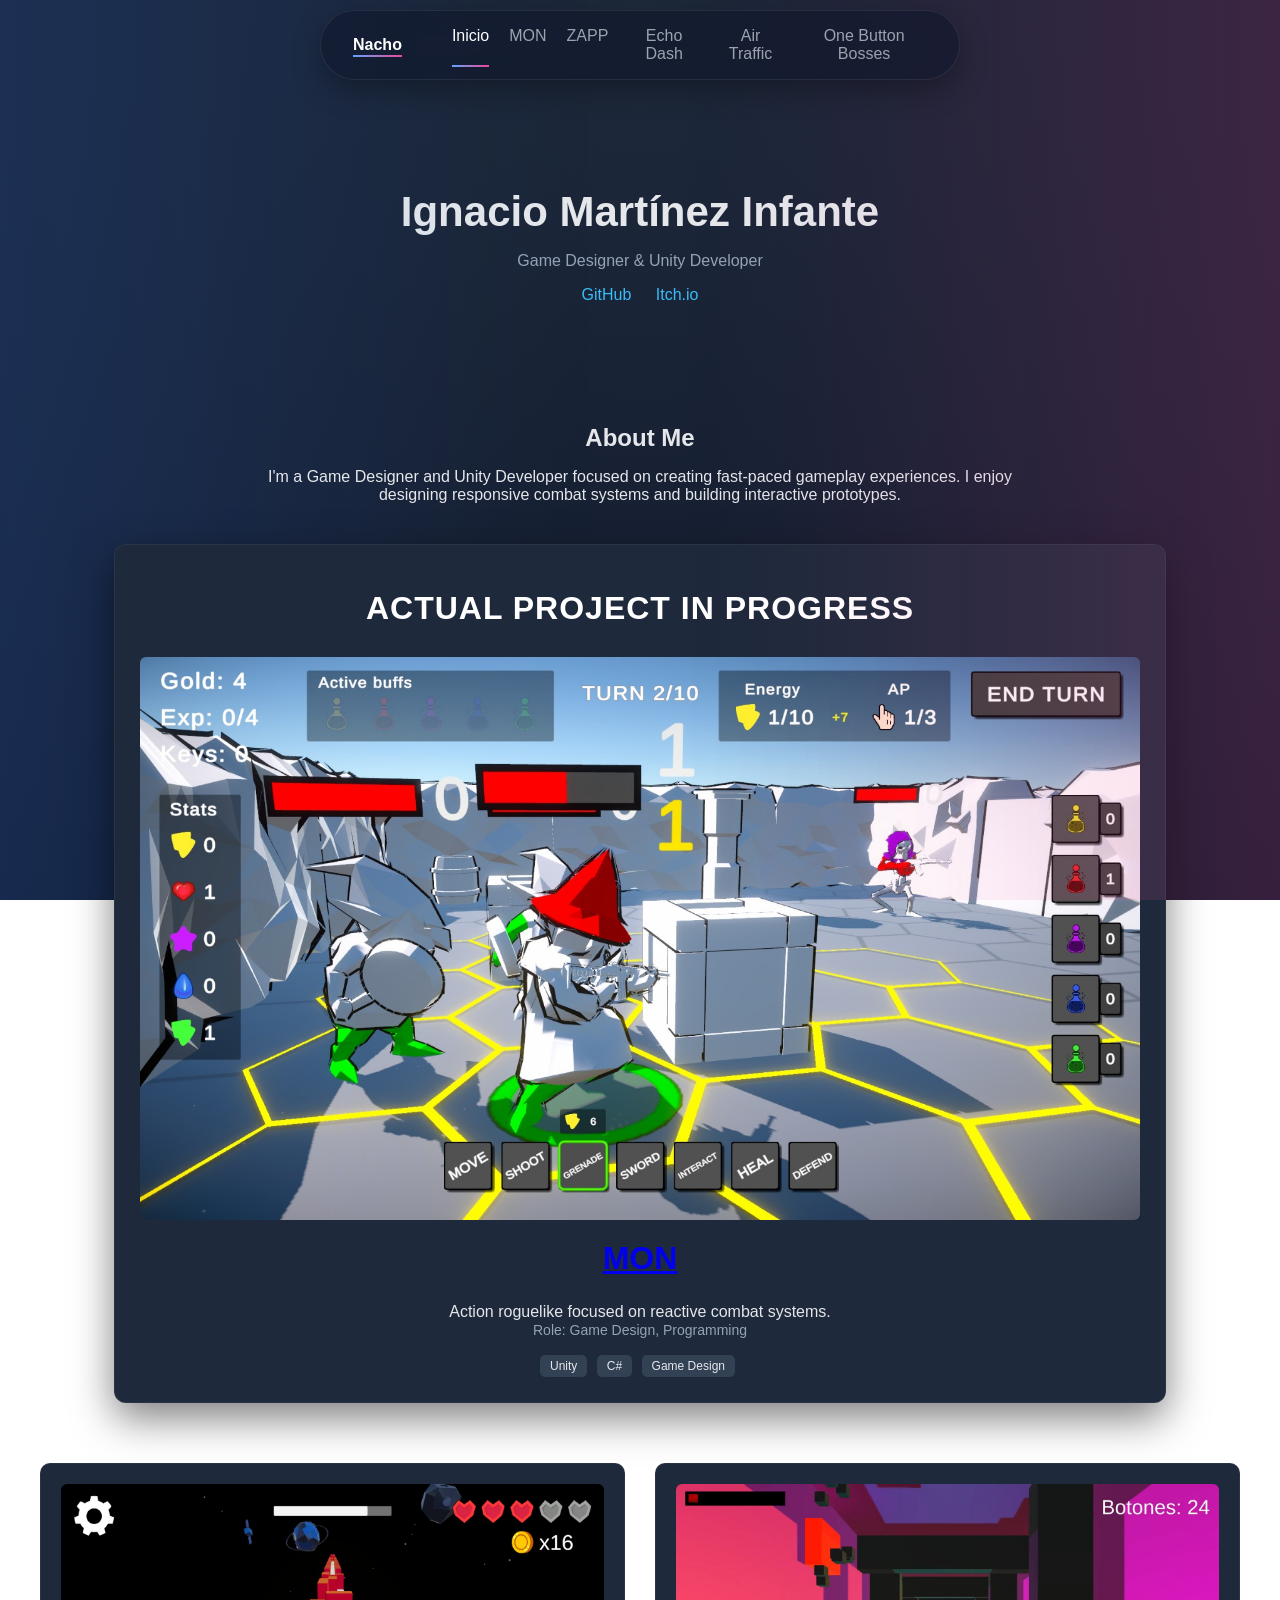
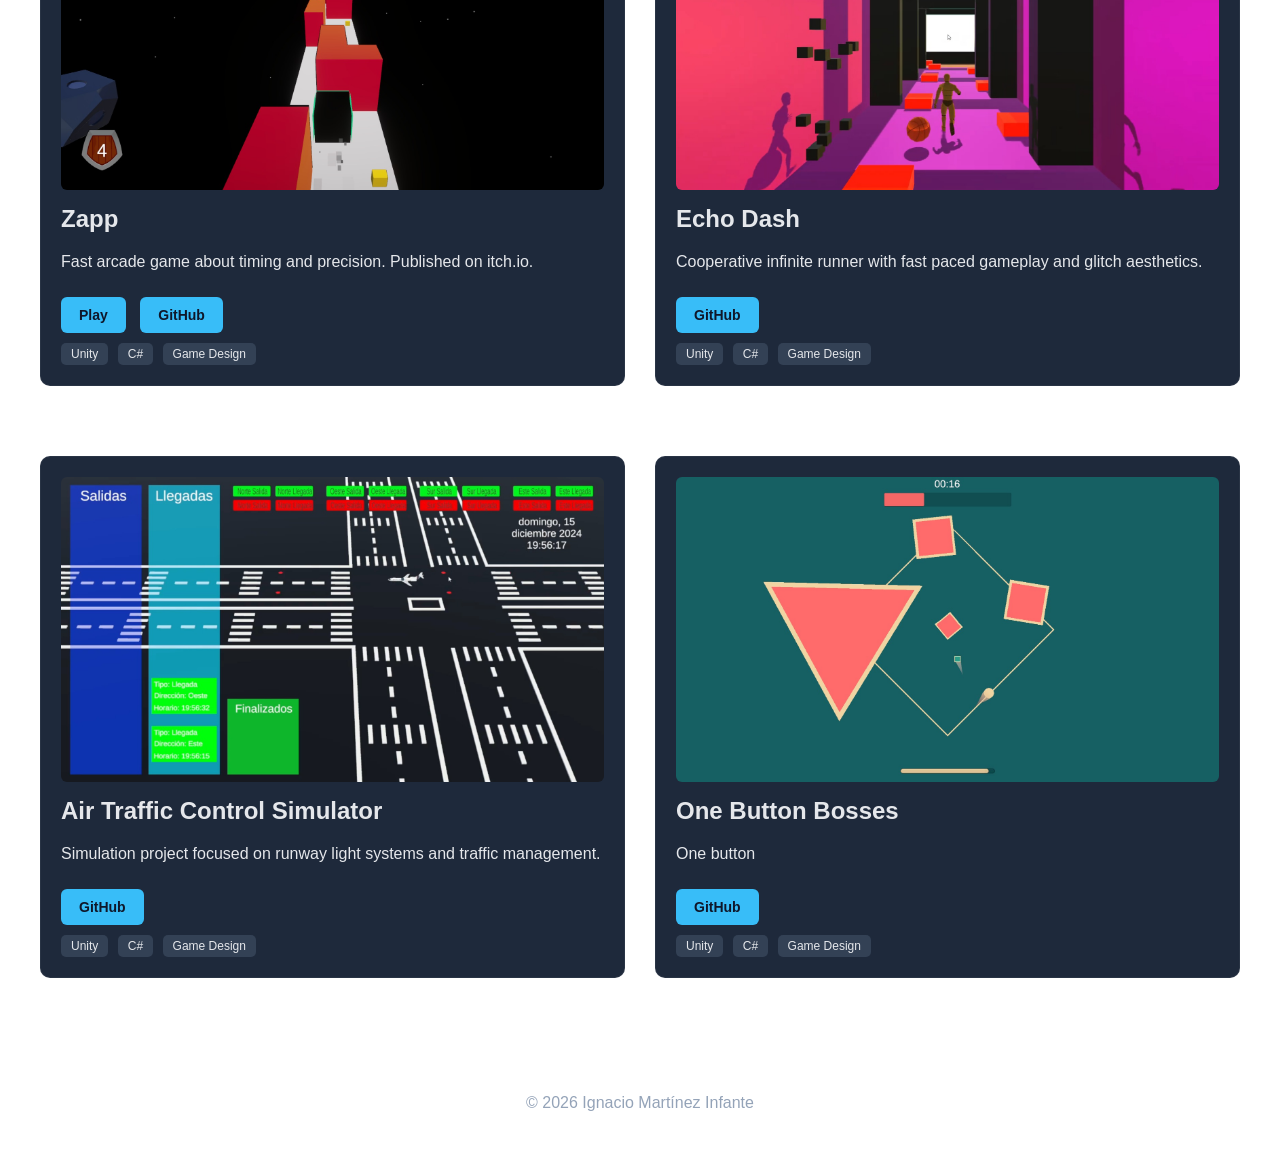
==== index.html @ c46f8cc6 "navbar primer versión funcionando" ====
<!DOCTYPE html>
<html>

<header class="navbar">

  <div class="nav-left">
    <a href="index.html" class="logo">Nacho</a>
  </div>

  <nav class="nav-right">
    <a href="index.html">Inicio</a>
    <a href="mon.html">MON</a>
    <a href="">ZAPP</a>
    <a href="">Echo Dash</a>
    <a href="">Air Traffic</a>
    <a href="">One Button Bosses</a>
  </nav>

</header>

<head>
  <meta charset="UTF-8">
  <title>Ignacio Martínez Infante | Game Designer</title>
  <link rel="stylesheet" href="style.css">
</head>

<body>

<header>
  <h1>Ignacio Martínez Infante</h1>
  <p>Game Designer & Unity Developer</p>

  <div class="links">
    <a href="https://github.com/">GitHub</a>
    <a href="https://itch.io/">Itch.io</a>
  </div>
</header>

<section class="about">
  <h2>About Me</h2>
  <p>
    I'm a Game Designer and Unity Developer focused on creating fast-paced gameplay experiences.
    I enjoy designing responsive combat systems and building interactive prototypes.
  </p>
</section>

<!-- MON -->
<section class="featured">

  <h2 class="featured-title">Actual project in progress</h2>
  <div class="project-video" data-video="p3_F_MoiJwk">
    <img src="./images/mon.jpg.jpeg" alt="MON gameplay">
    <div class="video-overlay">
      <div class="play-button">▶ Play</div>
    </div>
  </div>

  <h2><a href="mon.html">MON</a></h2>
  <p>
Action roguelike focused on reactive combat systems.<br>
<span class="role">Role: Game Design, Programming</span>
</p>

<div class="tags">
  <span>Unity</span>
  <span>C#</span>
  <span>Game Design</span>
</div>

</section>

<section class="projects">

  <!-- ZAPP -->
  <div class="project">

    <div class="project-video" data-video="TJqVdV2H6YE">
      <img src="./images/zapp.jpg.jpeg" alt="Zapp gameplay">
      <div class="video-overlay">
        <div class="play-button">▶ Play</div>
      </div>
    </div>

    <h2>Zapp</h2>
    <p>Fast arcade game about timing and precision. Published on itch.io.</p>

    <div class="buttons">
      <a href="https://trickpoint-studio.itch.io/zapp/">Play</a>
      <a href="https://github.com/">GitHub</a>
    </div>

    <div class="tags">
  <span>Unity</span>
  <span>C#</span>
  <span>Game Design</span>
</div>

  </div>


  <!-- Echo Dash -->
  <div class="project">

    <div class="project-video" data-video="pD_UI7ppuJA">
      <img src="./images/echodash.jpg.jpeg" alt="Echo Dash gameplay">
      <div class="video-overlay">
        <div class="play-button">▶ Play</div>
      </div>
    </div>

    <h2>Echo Dash</h2>
    <p>Cooperative infinite runner with fast paced gameplay and glitch aesthetics.</p>

    <div class="buttons">
      <a href="https://github.com/">GitHub</a>
    </div>

    <div class="tags">
  <span>Unity</span>
  <span>C#</span>
  <span>Game Design</span>
</div>

  </div>


  <!-- Air Traffic -->
  <div class="project">

    <div class="project-video" data-video="PeXHP9LTN0c">
      <img src="./images/airtraffic.jpg.jpeg" alt="Air Traffic Control Simulator">
      <div class="video-overlay">
        <div class="play-button">▶ Play</div>
      </div>
    </div>

    <h2>Air Traffic Control Simulator</h2>
    <p>Simulation project focused on runway light systems and traffic management.</p>

    <div class="buttons">
      <a href="https://github.com/">GitHub</a>
    </div>

    <div class="tags">
  <span>Unity</span>
  <span>C#</span>
  <span>Game Design</span>
</div>

  </div>

  <!-- Onne Button Bosses -->
  <div class="project">

    <div class="project-video" data-video="hSX-S9ooyG8">
      <img src="./images/One Button Bosses.jpg.jpeg" alt="One Button Bosses gameplay">
      <div class="video-overlay">
        <div class="play-button">▶</div>
      </div>
    </div>

    <h2>One Button Bosses</h2>
    <p>One button</p>

    <div class="buttons">
      <a href="https://github.com/">GitHub</a>
    </div>

    <div class="tags">
  <span>Unity</span>
  <span>C#</span>
  <span>Game Design</span>
</div>

  </div>

</section>

<footer>
  <p>© 2026 Ignacio Martínez Infante</p>
</footer>

<script src="script.js"></script>

</body>
</html>
---- style.css ----
body {
  margin: 0;
  font-family: Arial, Helvetica, sans-serif;
  color: #e5e7eb;

  background: radial-gradient(circle at top, #1e293b, #0f172a);
  background-attachment: fixed;

  padding-top: 80px;
}

/* GLOW LATERAL */
body::before,
body::after {
  content: "";
  position: fixed;
  top: 0;
  width: 300px;
  height: 100%;
  pointer-events: none;
  z-index: 0;
}

/* IZQUIERDA */
body::before {
  left: 0;
  width: 600px; /* más ancho */

  background: linear-gradient(
    to right,
    rgba(59, 130, 246, 0.18) 0%,
    rgba(59, 130, 246, 0.12) 30%,
    rgba(59, 130, 246, 0.06) 60%,
    rgba(59, 130, 246, 0.02) 80%,
    transparent 100%
  );
}

body::after {
  right: 0;
  width: 600px;

  background: linear-gradient(
    to left,
    rgba(236, 72, 153, 0.18) 00%,
    rgba(236, 72, 153, 0.12) 30%,
    rgba(236, 72, 153, 0.06) 60%,
    rgba(236, 72, 153, 0.02) 80%,
    transparent 100%
  );
}

header {
  text-align: center;
  padding: 80px 20px;
}

header h1 {
  font-size: 42px;
  margin-bottom: 10px;
}

header p {
  color: #94a3b8;
}

.links a {
  margin: 0 10px;
  color: #38bdf8;
  text-decoration: none;
}

.about {
  max-width: 800px;
  margin: 40px auto;
  padding: 0 20px;
  text-align: center;
}

.about h2 {
  margin-bottom: 10px;
}

.projects {
  max-width: 1200px;
  margin: auto;
  padding: 20px;

  display: grid;
  grid-template-columns: 1fr;
  gap: 30px;
}

@media (min-width: 768px) {
  .projects {
    grid-template-columns: 1fr 1fr;
  }
}

.project {
  background: #1e293b;
  padding: 20px;
  margin-bottom: 40px;
  border-radius: 10px;
  transition: transform 0.2s, box-shadow 0.2s;
  border: 1px solid rgba(255,255,255,0.05);
}

.project:hover {
  transform: translateY(-4px);
  box-shadow: 0 10px 25px rgba(0,0,0,0.4);
}

.project h2 {
  margin-top: 15px;
}

.buttons {
  margin-top: 10px;
}

.buttons a {
  display: inline-block;
  margin: 10px 10px 0 0;
  padding: 10px 18px;
  background: #38bdf8;
  color: #0f172a;
  text-decoration: none;
  border-radius: 6px;
  font-size: 14px;
  font-weight: bold;
  transition: transform 0.2s, box-shadow 0.2s;
}

.buttons a:hover {
  transform: translateY(-2px);
  box-shadow: 0 8px 20px rgba(56,189,248,0.4);
}

/* VIDEO */

.project-video {
  position: relative;
  width: 100%;
  aspect-ratio: 16 / 9;
  overflow: hidden;
  border-radius: 6px;
  cursor: pointer;
}

/* imagen */

.project-video img {
  width: 100%;
  height: 100%;
  object-fit: cover;
  transition: transform 0.35s ease;
}

/* zoom al pasar mouse */

.project-video:hover img {
  transform: scale(1.05);
}

/* overlay oscuro */

.video-overlay {
  position: absolute;
  inset: 0;
  display: flex;
  justify-content: center;
  align-items: center;
  background: rgba(0,0,0,0.35);
  opacity: 0;
  transition: opacity 0.25s ease;
}

.project-video:hover .video-overlay {
  opacity: 1;
}

/* botón play */

.play-button {
  font-size: 46px;
  color: white;
  background: #ff0000;
  padding: 14px 20px;
  border-radius: 50%;
  box-shadow: 0 6px 20px rgba(0,0,0,0.5);
}

/* iframe video */

.project-video iframe {
  width: 100%;
  height: 100%;
  border: none;
}

footer {
  text-align: center;
  padding: 40px;
  color: #94a3b8;
}

.featured {
  max-width: 1000px;
  margin: 40px auto;
  padding: 25px;
  background: #1e293b;
  border-radius: 12px;
  box-shadow: 0 15px 40px rgba(0,0,0,0.5);
  text-align: center;
  border: 1px solid rgba(255,255,255,0.05);
}

.featured-title {
  color: #ffffff;
  font-size: 14px;
  letter-spacing: 1px;
  text-transform: uppercase;
  margin-bottom: 30px;
}

.featured h2 {
  font-size: 32px;
  margin-top: 20px;
}

.role {
  color: #94a3b8;
  font-size: 14px;
}

.tags {
  margin-top: 10px;
}

.tags span {
  display: inline-block;
  background: #334155;
  padding: 4px 10px;
  margin-right: 5px;
  border-radius: 5px;
  font-size: 12px;
}

/* PROJECT PAGE MON */

.project-page {
  max-width: 1100px;
  margin: 60px auto;
  padding: 0 20px;
  text-align: center;
}

.project-page .project-video {
  border-radius: 12px;
  overflow: hidden;
  box-shadow: 0 20px 60px rgba(0,0,0,0.6);
}

.project-content {
  max-width: 750px;
  margin: 60px auto;
  padding: 0 20px;
  line-height: 1.6;
}

.project-content h2 {
  font-size: 26px;
  margin-bottom: 10px;
}

.project-content p {
  color: #cbd5f5;
}

.project-content h3 {
  margin-top: 20px;
}

.project-gallery {
  max-width: 1000px;
  margin: 60px auto;
  padding: 0 20px;

  display: grid;
  grid-template-columns: 1fr;
  gap: 20px;
}

.project-gallery img {
  width: 100%;
  border-radius: 12px;
  transition: transform 0.3s ease, box-shadow 0.3s ease;

  cursor: pointer;
}

.project-gallery img:hover {
  transform: scale(1.02);
  box-shadow: 0 10px 30px rgba(0,0,0,0.5);
}

@media (min-width: 768px) {
  .project-gallery {
    grid-template-columns: 1fr 1fr;
  }
}

.game-title {
  font-size: 48px;
  margin-bottom: 5px;
}

.game-subtitle {
  color: #94a3b8;
  font-size: 18px;
}

/* LIGHTBOX */

.lightbox {
  display: none;
  position: fixed;
  z-index: 999;
  padding-top: 60px;
  left: 0;
  top: 0;
  width: 100%;
  height: 100%;
  background: rgba(0,0,0,0.9);
}

.lightbox-content {
  display: block;
  margin: auto;
  max-width: 90%;
  max-height: 80%;
  border-radius: 10px;
  animation: zoom 0.3s ease;
}

@keyframes zoom {
  from { transform: scale(0.8); opacity: 0; }
  to { transform: scale(1); opacity: 1; }
}

.close {
  position: absolute;
  top: 20px;
  right: 40px;
  color: white;
  font-size: 40px;
  cursor: pointer;
}

/* FLECHAS LIGHTBOX */

.prev, .next {
  position: absolute;
  top: 50%;
  transform: translateY(-50%);
  font-size: 40px;
  color: white;
  cursor: pointer;
  padding: 10px;
  user-select: none;
}

.prev {
  left: 20px;
}

.next {
  right: 20px;
}

.prev:hover, .next:hover {
  color: #38bdf8;
}

/* transición suave imagen */

/* base */
.lightbox-content {
  display: block;
  margin: auto;
  max-width: 90%;
  max-height: 80%;
  border-radius: 10px;

  opacity: 1;
  transform: translateX(0);
  transition: all 0.35s ease;
}

/* salida hacia izquierda */
.slide-out-left {
  opacity: 0;
  transform: translateX(-60px);
}

/* salida hacia derecha */
.slide-out-right {
  opacity: 0;
  transform: translateX(60px);
}

/* entrada desde derecha */
.slide-in-right {
  opacity: 0;
  transform: translateX(60px);
}

/* entrada desde izquierda */
.slide-in-left {
  opacity: 0;
  transform: translateX(-60px);
}

.design-block {
  background: #1e293b;
  padding: 20px;
  border-radius: 10px;
  margin-top: 20px;
  border: 1px solid rgba(255,255,255,0.05);
}

section {
  opacity: 0;
  transform: translateY(40px);
  transition: all 0.6s ease;
}

section.show {
  opacity: 1;
  transform: translateY(0);
}

/* NAVBAR */
.navbar {
  position: fixed;
  top: 10px;
  left: 50%;
  transform: translateX(-50%);

  width: fit-content;
  display: flex;
  align-items: center;
  gap: 40px;

  padding: 16px 32px; /* antes 12px 24px */
  gap: 50px;

  background: rgba(15, 23, 42, 0.6);
  backdrop-filter: blur(12px);

  border: 1px solid rgba(255, 255, 255, 0.08);
  border-radius: 999px;

  z-index: 1000;

  box-shadow: 0 10px 30px rgba(0,0,0,0.3);
}

/* LOGO */
.logo {
  font-weight: bold;
  color: #e5e7eb;
  text-decoration: none;
  font-size: 18px;
}

/* LINKS */
.nav-right {
  display: flex;
  gap: 20px;
}

.navbar a {
  color: #9ca3af;
  text-decoration: none;
  font-size: 16px; /* antes 14px */
  position: relative;
  transition: 0.3s;
}

/* HOVER */
.navbar a:hover {
  color: #ffffff;
}

/* EFECTO UNDERLINE PRO */
.navbar a::after {
  content: "";
  position: absolute;
  left: 0;
  bottom: -4px;
  width: 0%;
  height: 2px;
  background: linear-gradient(90deg, #60a5fa, #ec4899);
  transition: width 0.3s ease;
}

.navbar a:hover::after {
  width: 100%;
}

.navbar a.active {
  color: #ffffff;
}

.navbar a.active::after {
  width: 100%;
}
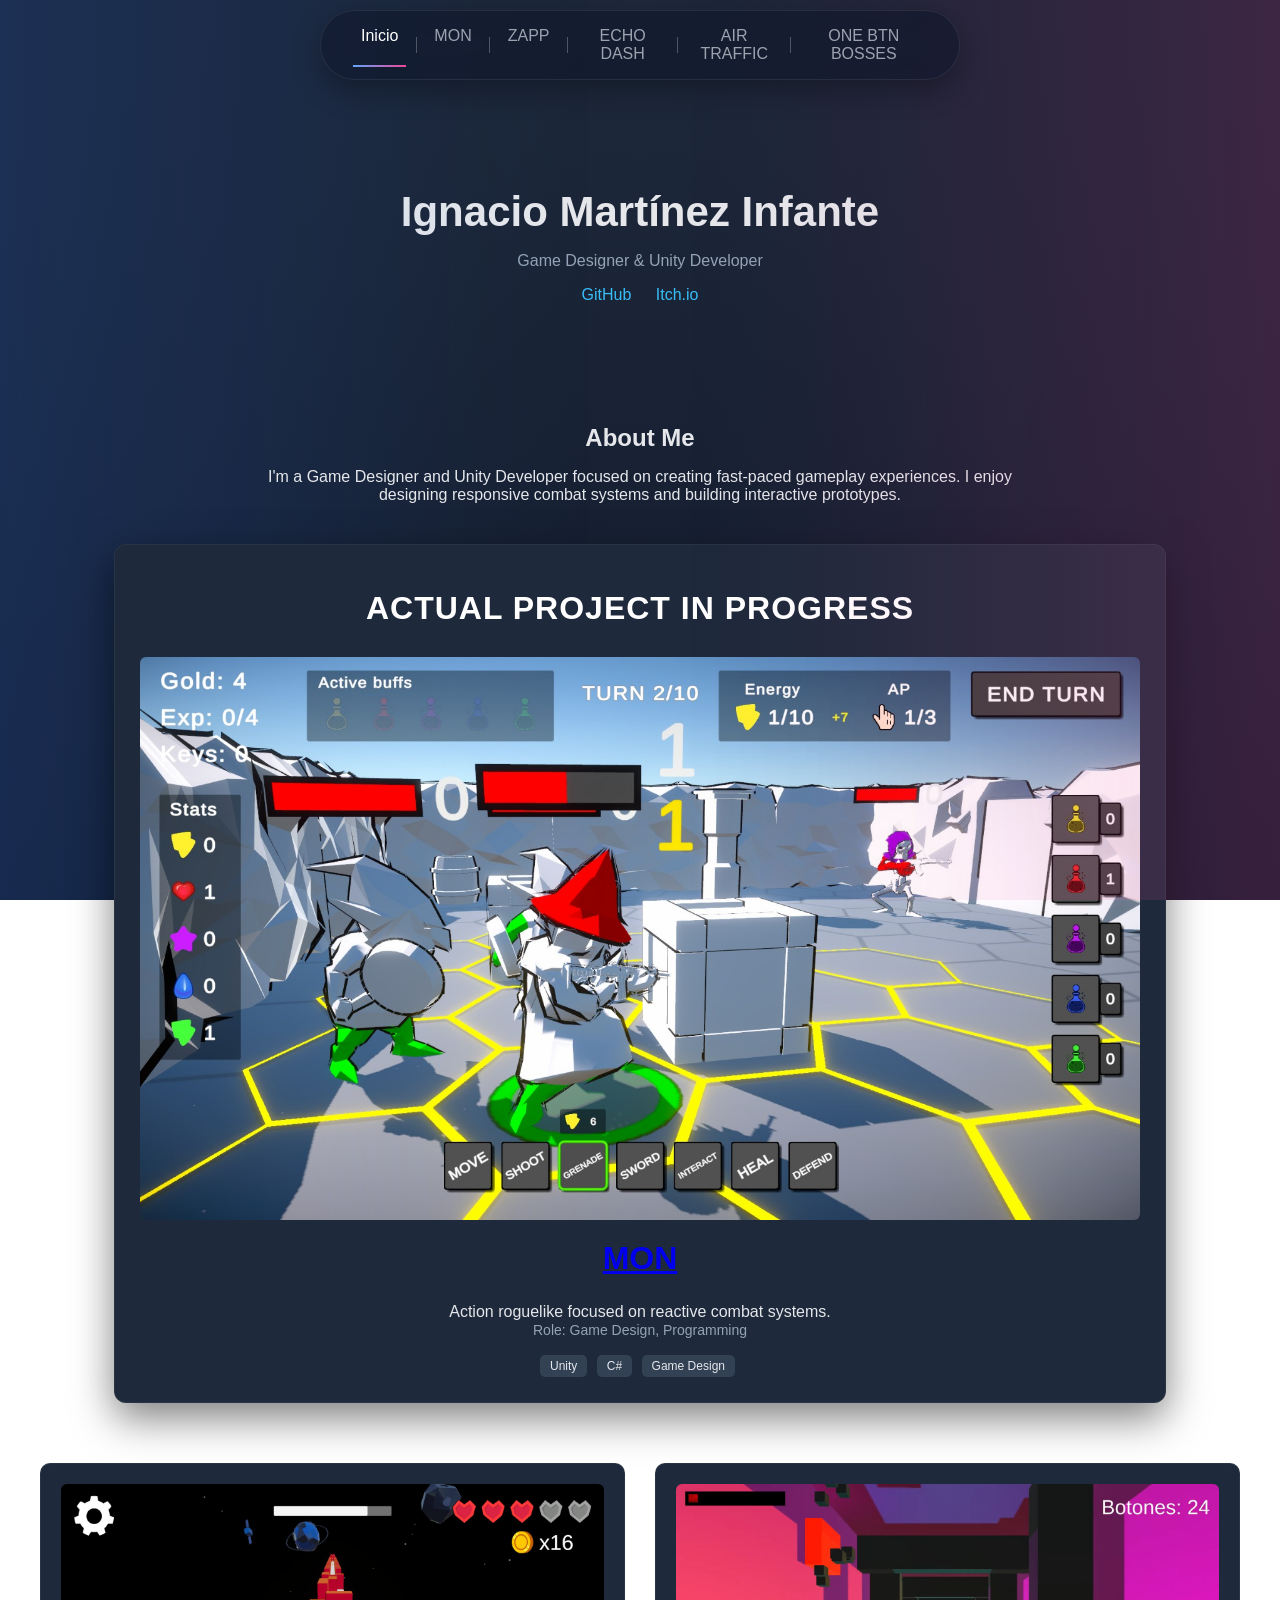
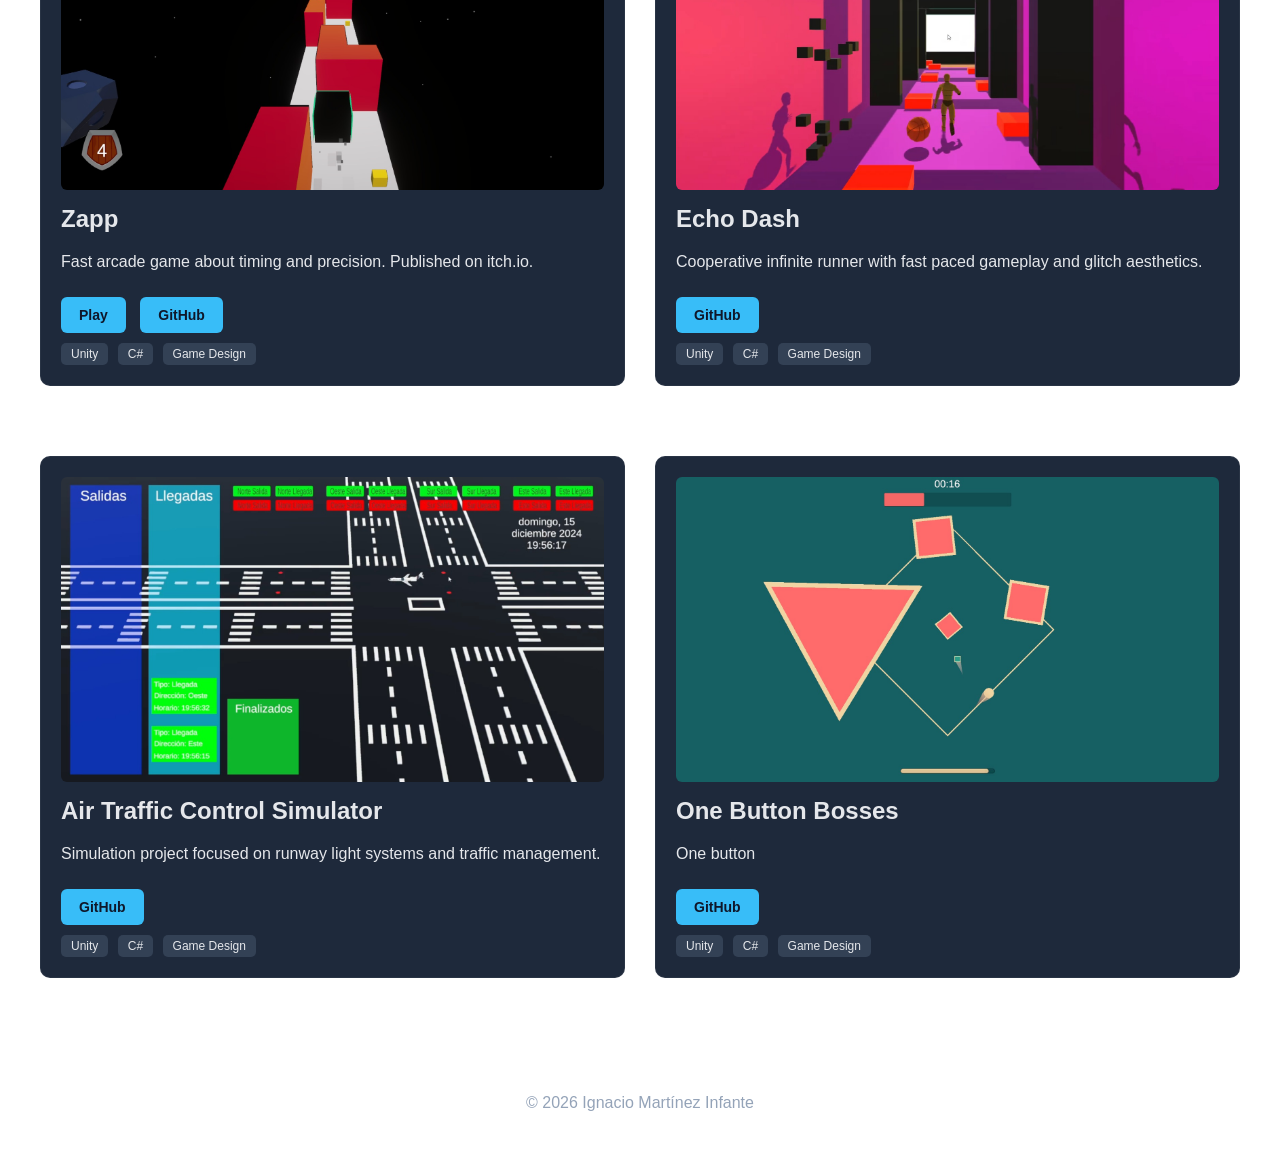
==== commit 886247ca: "navbar líneas blancas" ====
--- a/index.html
+++ b/index.html
@@ -3,17 +3,13 @@
 
 <header class="navbar">
 
-  <div class="nav-left">
-    <a href="index.html" class="logo">Nacho</a>
-  </div>
-
   <nav class="nav-right">
     <a href="index.html">Inicio</a>
     <a href="mon.html">MON</a>
     <a href="">ZAPP</a>
-    <a href="">Echo Dash</a>
-    <a href="">Air Traffic</a>
-    <a href="">One Button Bosses</a>
+    <a href="">ECHO DASH</a>
+    <a href="">AIR TRAFFIC</a>
+    <a href="">ONE BTN BOSSES</a>
   </nav>
 
 </header>
--- a/style.css
+++ b/style.css
@@ -292,6 +292,19 @@
   gap: 20px;
 }
 
+.project-gallery video {
+  width: 100%;
+  max-width: 1000px;
+
+  border-radius: 12px;
+  margin: 10px auto;
+
+  object-fit: cover;
+
+  transition: transform 0.3s ease, box-shadow 0.3s ease;
+  cursor: pointer;
+}
+
 .project-gallery img {
   width: 100%;
   border-radius: 12px;
@@ -301,6 +314,11 @@
 }
 
 .project-gallery img:hover {
+  transform: scale(1.02);
+  box-shadow: 0 10px 30px rgba(0,0,0,0.5);
+}
+
+.project-gallery video:hover {
   transform: scale(1.02);
   box-shadow: 0 10px 30px rgba(0,0,0,0.5);
 }
@@ -387,7 +405,7 @@
 
 /* base */
 .lightbox-content {
-  display: block;
+  display: none;
   margin: auto;
   max-width: 90%;
   max-height: 80%;
@@ -396,6 +414,12 @@
   opacity: 1;
   transform: translateX(0);
   transition: all 0.35s ease;
+}
+
+#lightbox-img,
+#lightbox-video {
+  max-width: 90%;
+  max-height: 80%;
 }
 
 /* salida hacia izquierda */
@@ -517,3 +541,69 @@
 .navbar a.active::after {
   width: 100%;
 }
+
+/* SEPARADORES VERTICALES */
+.nav-right a {
+  position: relative;
+  padding: 0 8px;
+}
+
+/* línea separadora */
+.nav-right a:not(:first-child)::before {
+  content: "";
+  position: absolute;
+  left: calc(-10px - 0.5px);
+  top: 50%;
+  transform: translateY(-50%);
+
+  width: 1px;
+  height: 16px;
+
+  background-color: rgba(255, 255, 255, 0.25); /* sutil */
+}
+
+.hero-logo {
+  position: absolute;
+  top: 30%;
+  left: 50%;
+  transform: translate(-50%, -50%);
+
+  width: 900px; /* ajustalo a gusto */
+  opacity: 1; /* súper importante para que no moleste */
+
+  pointer-events: none; /* 🔥 clave: no se puede interactuar */
+  user-select: none;
+
+  z-index: 0;
+}
+
+.project-info {
+  max-width: 600px;
+  margin: 120px auto 0 auto; /* centra + espacio arriba */
+  padding: 25px 30px;
+
+  background: rgba(255, 255, 255, 0.03);
+  border: 1px solid rgba(255,255,255,0.08);
+  border-radius: 16px;
+
+  backdrop-filter: blur(10px);
+}
+
+.icon {
+  width: 30px;
+  height: 30px;
+  object-fit: contain;
+
+  margin-right: 8px;
+  vertical-align: middle;
+
+  filter: brightness(0) invert(1); /* 🔥 los hace blancos */
+  
+  transition: transform 1s ease, opacity 1s ease;
+  filter: brightness(0) invert(1);
+}
+
+.icon:hover {
+  transform: scale(1.1);
+  opacity: 0.8;
+}
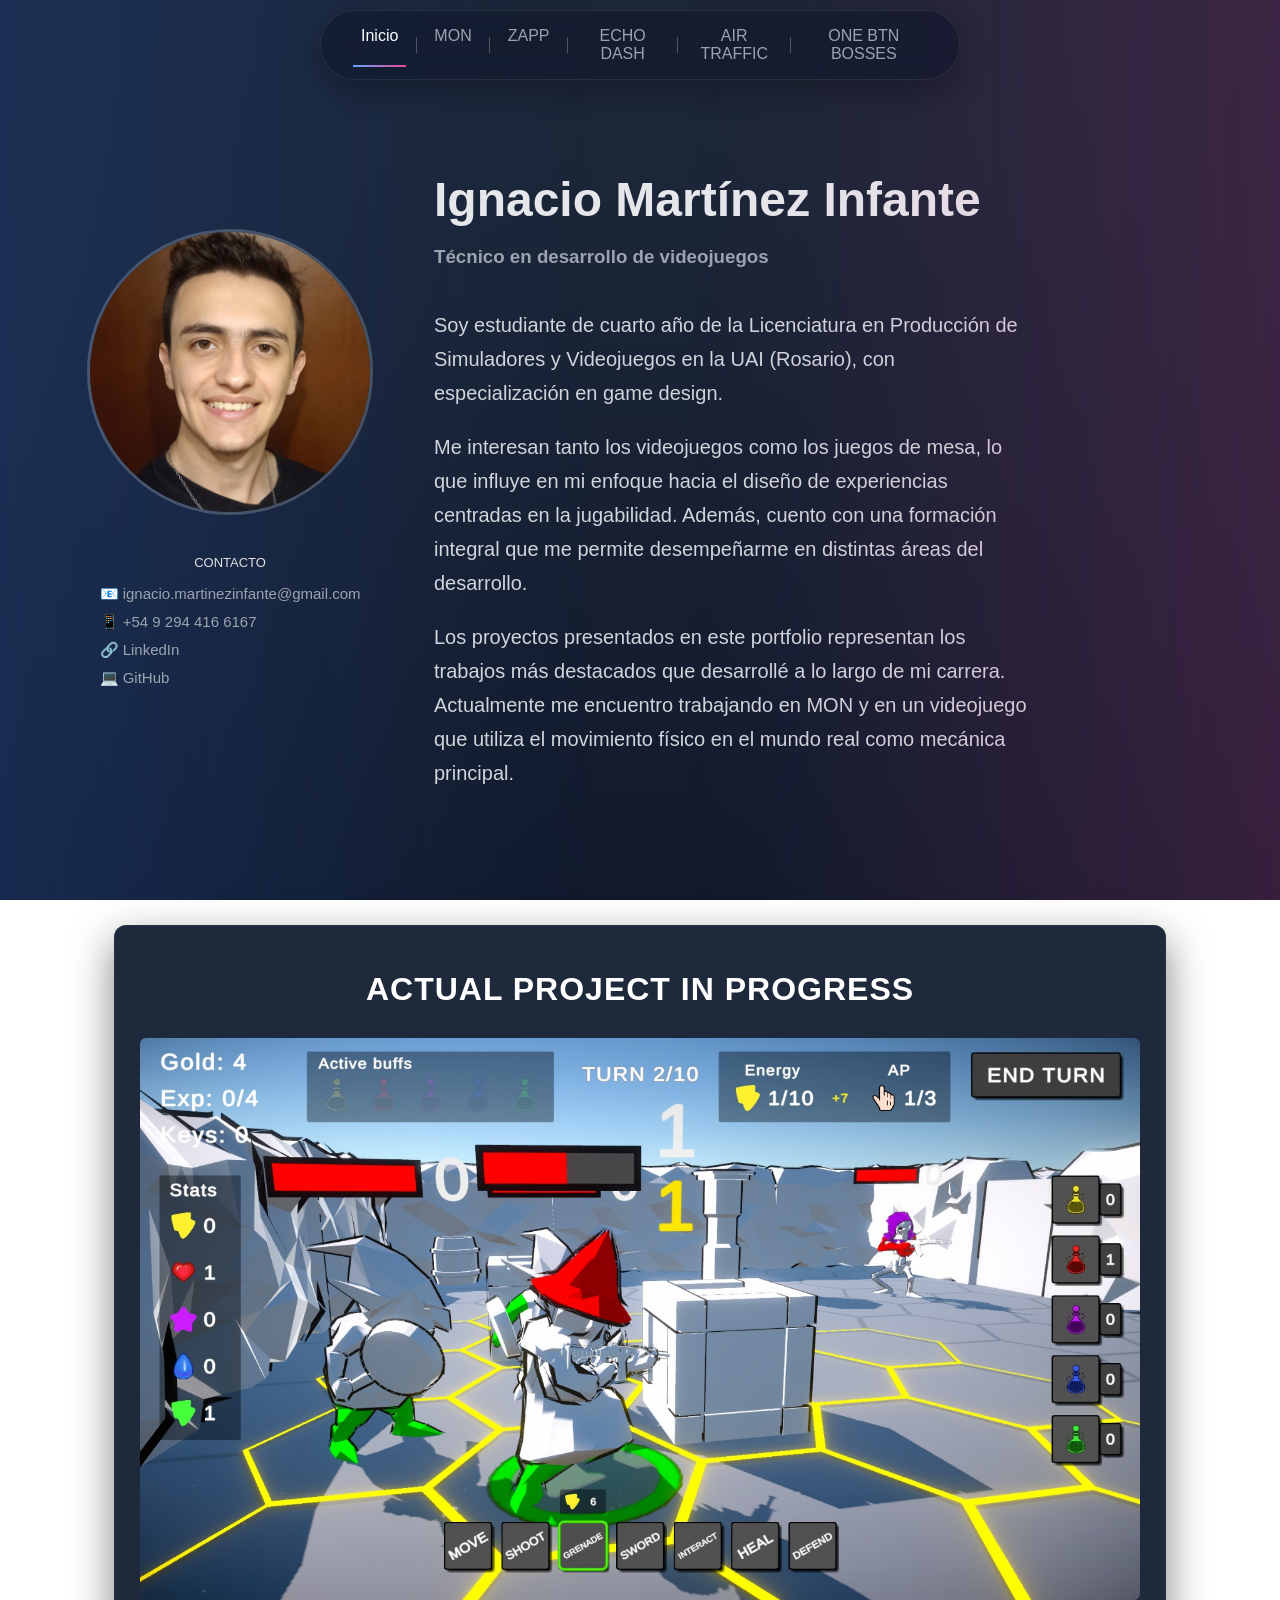
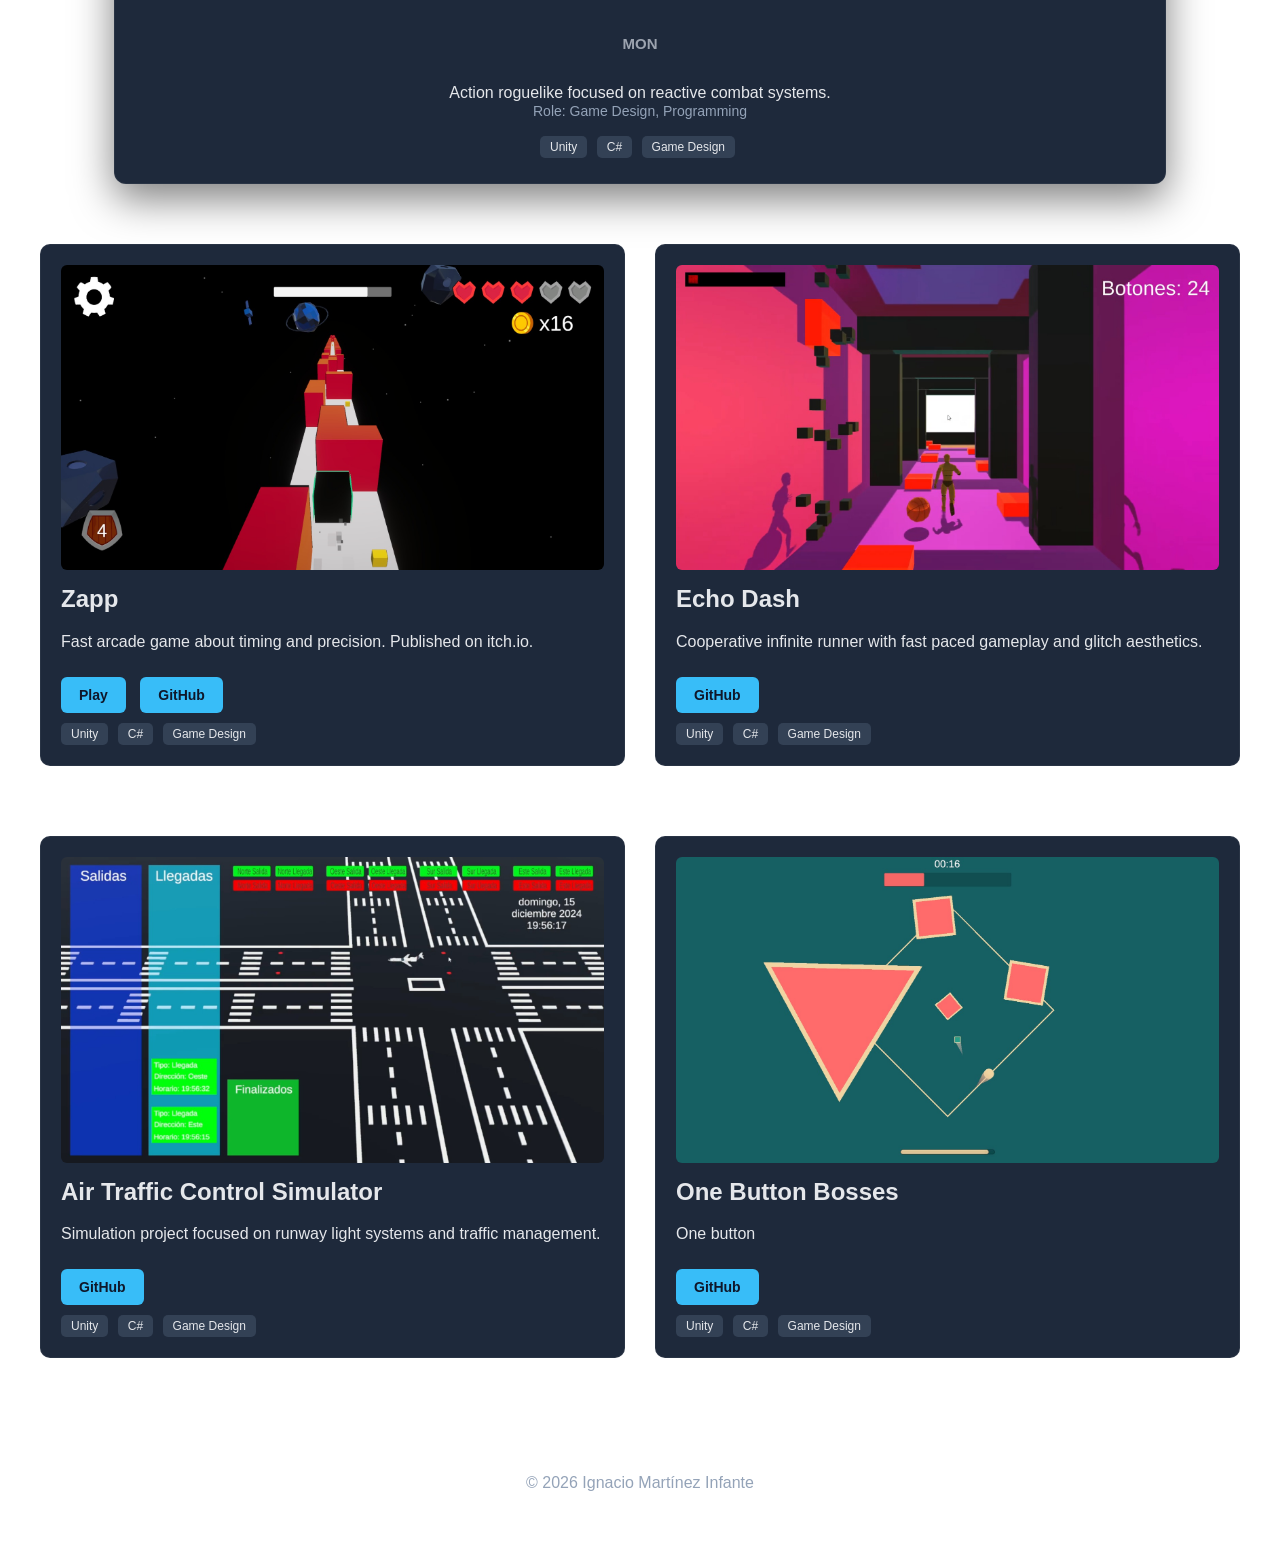
==== commit 2585cb89: "sección sobre mí" ====
--- a/index.html
+++ b/index.html
@@ -22,24 +22,49 @@
 
 <body>
 
-<header>
-  <h1>Ignacio Martínez Infante</h1>
-  <p>Game Designer & Unity Developer</p>
-
-  <div class="links">
-    <a href="https://github.com/">GitHub</a>
-    <a href="https://itch.io/">Itch.io</a>
-  </div>
-</header>
-
-<section class="about">
-  <h2>About Me</h2>
-  <p>
-    I'm a Game Designer and Unity Developer focused on creating fast-paced gameplay experiences.
-    I enjoy designing responsive combat systems and building interactive prototypes.
-  </p>
+<section class="profile">
+
+  <div class="profile-container">
+
+    <!-- IZQUIERDA -->
+    <div class="profile-left">
+      <img src="./images/foto perfil.png" alt="Foto de Ignacio">
+
+      <div class="contacto">
+        <span>Contacto</span>
+  <p>📧 ignacio.martinezinfante@gmail.com</p>
+  <p>📱 +54 9 294 416 6167</p>
+  <a href="https://www.linkedin.com/in/ignacio-martinez-infante-5350ba330/" target="_blank">🔗 LinkedIn</a>
+  <a href="https://github.com/IgnacioMartinezInfante" target="_blank">💻 GitHub</a>
+</div>
+    </div>
+
+    <!-- DERECHA -->
+    <div class="profile-right">
+      <h1>Ignacio Martínez Infante</h1>
+      <h3>Técnico en desarrollo de videojuegos</h3>
+
+      <p>
+        Soy estudiante de cuarto año de la Licenciatura en Producción de Simuladores y 
+        Videojuegos en la UAI (Rosario), con especialización en game design.
+      </p>
+      <p>
+       Me interesan tanto los videojuegos como los juegos de mesa, lo que influye en mi 
+       enfoque hacia el diseño de experiencias centradas en la jugabilidad. Además, cuento
+       con una formación integral que me permite desempeñarme en distintas áreas del
+       desarrollo.
+      </p>
+      <p>
+        Los proyectos presentados en este portfolio representan los trabajos más destacados 
+        que desarrollé a lo largo de mi carrera. Actualmente me encuentro trabajando en MON 
+        y en un videojuego que utiliza el movimiento físico en el mundo real como mecánica 
+        principal.
+      </p>
+    </div>
+
+  </div>
+
 </section>
-
 <!-- MON -->
 <section class="featured">
 
--- a/style.css
+++ b/style.css
@@ -52,16 +52,27 @@
 
 header {
   text-align: center;
-  padding: 80px 20px;
+  padding-top: clamp(100px, 15vh, 160px);
+  padding-bottom: 40px;
+  padding-left: 20px;
+  padding-right: 20px;
 }
 
 header h1 {
-  font-size: 42px;
+  font-size: clamp(28px, 4vw, 48px);
   margin-bottom: 10px;
 }
 
 header p {
-  color: #94a3b8;
+  font-size: clamp(14px, 1.5vw, 18px);
+  color: #9ca3af;
+  margin-bottom: 15px;
+}
+
+.links {
+  display: flex;
+  justify-content: center;
+  gap: 20px;
 }
 
 .links a {
@@ -79,6 +90,105 @@
 
 .about h2 {
   margin-bottom: 10px;
+}
+
+/* SECCIÓN PRINCIPAL */
+
+.profile {
+  padding: 80px 20px;
+  display: flex;
+  justify-content: center;
+}
+
+/* CONTENEDOR */
+
+.profile-container {
+  display: flex;
+  gap: clamp(30px, 5vw, 80px);
+  margin-top: 2px;
+  max-width: 1100px;
+  width: 100%;
+  align-items: center;
+}
+
+/* IZQUIERDA */
+
+.profile-left {
+  display: flex;
+  flex-direction: column;
+  align-items: center;
+  width: 280px;
+}
+
+.profile-left img {
+  margin-top: -50px;
+  width: 280px;
+  height: 280px;
+  object-fit: cover;
+  border-radius: 50%;
+
+  border: 3px solid rgba(255,255,255,0.2);
+  margin-bottom: 20px;
+}
+
+/* CONTACTO */
+
+.contacto span {
+  font-size: 13px;
+  text-transform: uppercase;
+  color: #e0e0e0;
+  margin-bottom: 5px;
+  text-align: center;
+}
+
+.contacto {
+  display: flex;
+  flex-direction: column;
+  gap: 10px;
+  margin-top: 20px;
+}
+
+.contacto p,
+.contacto a {
+  margin: 0;
+}
+
+.contacto p, a {
+  text-decoration: none;
+  color: #9ca3af;
+  font-size: 15px;
+  transition: all 0.2s ease;
+}
+
+.contacto a:hover {
+  color: white;
+  transform: translateX(5px);
+}
+
+/* DERECHA */
+
+.profile-right {
+  max-width: 600px;
+}
+
+.profile-right h1 {
+  font-size: clamp(28px, 4vw, 48px);
+  margin-top: 10px;
+  margin-bottom: 5px;
+}
+
+.profile-right h3 {
+  color: #9ca3af;
+  margin-bottom: 40px;
+}
+
+.profile-right p {
+  font-size: clamp(18px, 1.6vw, 20px);
+  font-weight: 300;
+  line-height: 1.7;
+  max-width: 650px;
+  color: #d1d5db; /* un poquito más claro */
+  margin-bottom: 15px;
 }
 
 .projects {
@@ -137,6 +247,48 @@
   box-shadow: 0 8px 20px rgba(56,189,248,0.4);
 }
 
+/* ABOUT */
+
+.about {
+  padding: 60px 20px;
+  display: flex;
+  justify-content: center;
+}
+
+.about-container {
+  display: flex;
+  align-items: center;
+  gap: 60px;
+
+  max-width: 900px;
+  width: 100%;
+}
+
+/* FOTO */
+.about-img img {
+  width: 160px;
+  height: 160px;
+  border-radius: 50%;
+  object-fit: cover;
+
+  border: 3px solid rgba(255,255,255,0.2);
+}
+
+/* TECTO */
+.about-text {
+  flex: 1;
+  text-align: left; /* 🔥 clave */
+}
+
+.about-text h2 {
+  margin-bottom: 10px;
+}
+
+.about-text p {
+  color: #9ca3af;
+  line-height: 1.6;
+}
+
 /* VIDEO */
 
 .project-video {
@@ -562,19 +714,20 @@
   background-color: rgba(255, 255, 255, 0.25); /* sutil */
 }
 
+.hero {
+  display: flex;
+  flex-direction: column;
+  align-items: center;
+  justify-content: flex-start;
+
+  min-height: 100vh;
+  padding-top: 100px;
+  text-align: center;
+}
+
 .hero-logo {
-  position: absolute;
-  top: 30%;
-  left: 50%;
-  transform: translate(-50%, -50%);
-
-  width: 900px; /* ajustalo a gusto */
-  opacity: 1; /* súper importante para que no moleste */
-
-  pointer-events: none; /* 🔥 clave: no se puede interactuar */
-  user-select: none;
-
-  z-index: 0;
+  width: min(900px, 80vw);
+  margin-bottom: 50px;
 }
 
 .project-info {
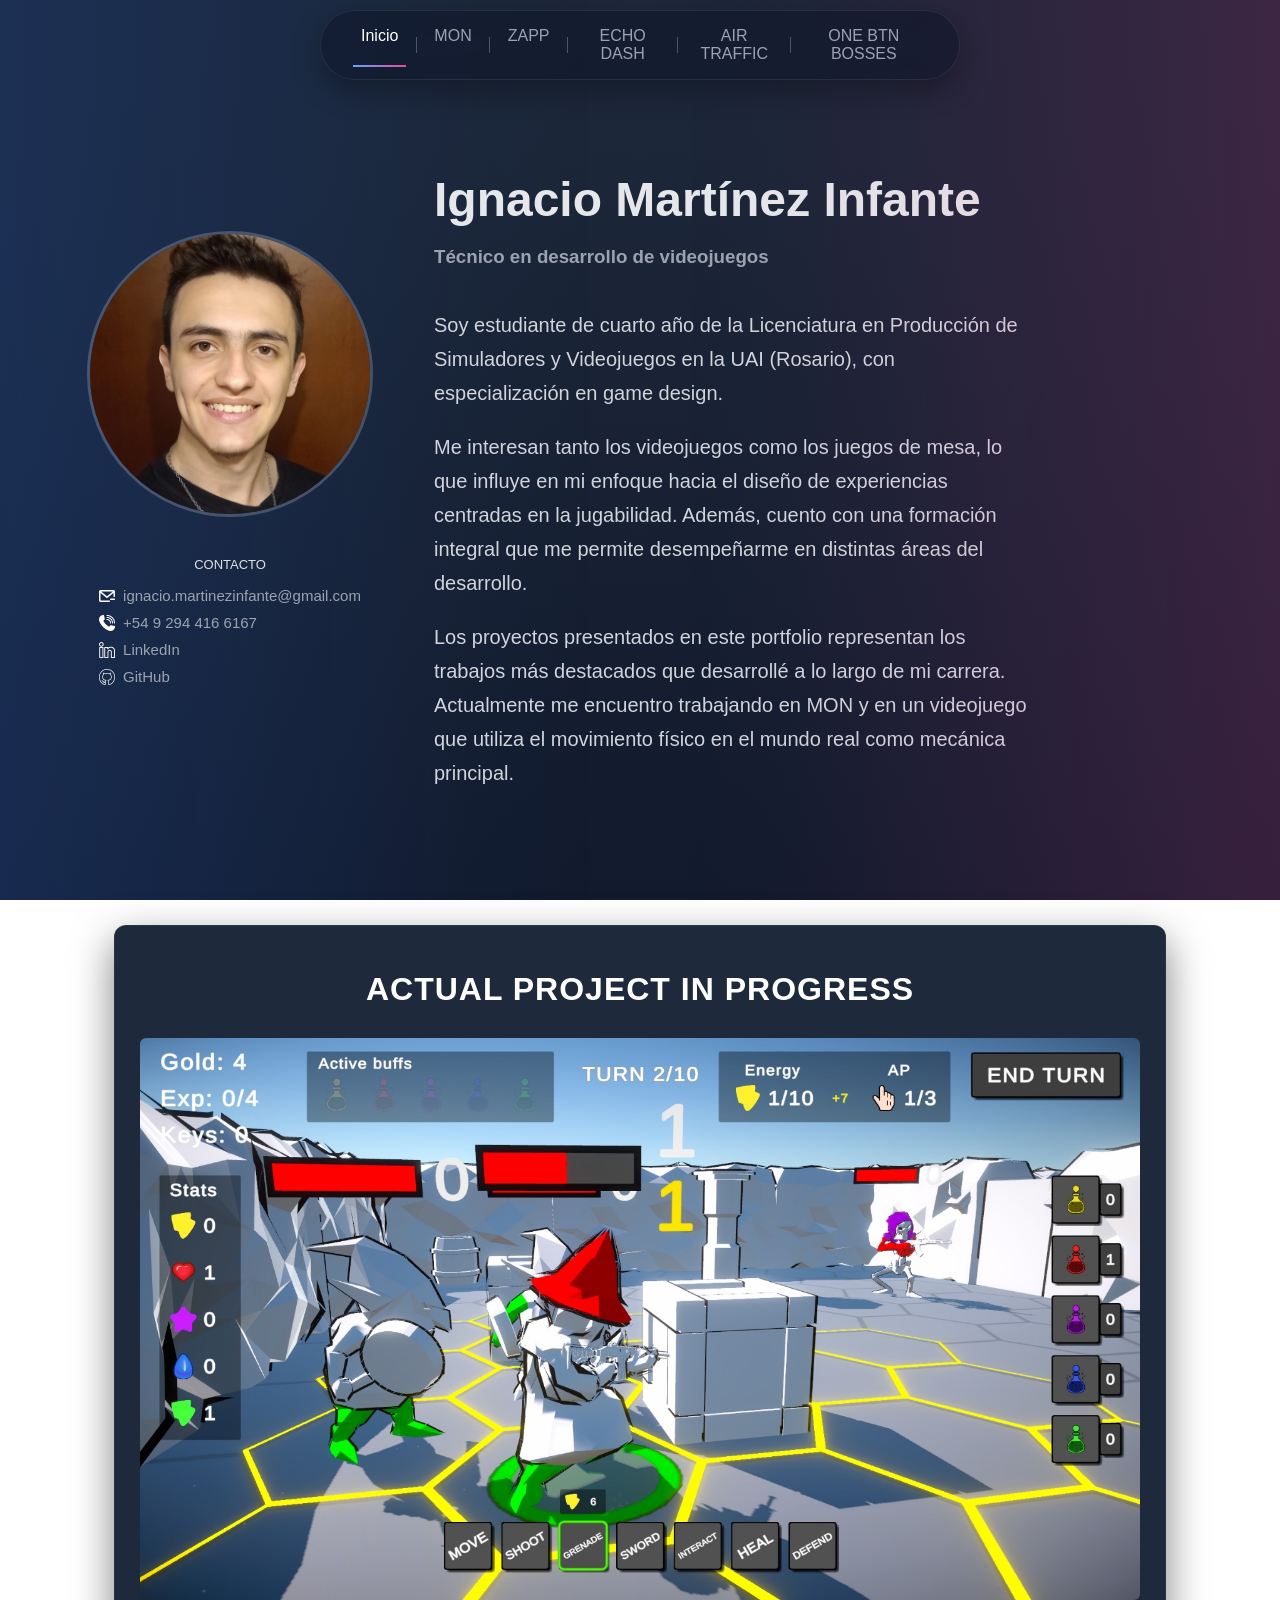
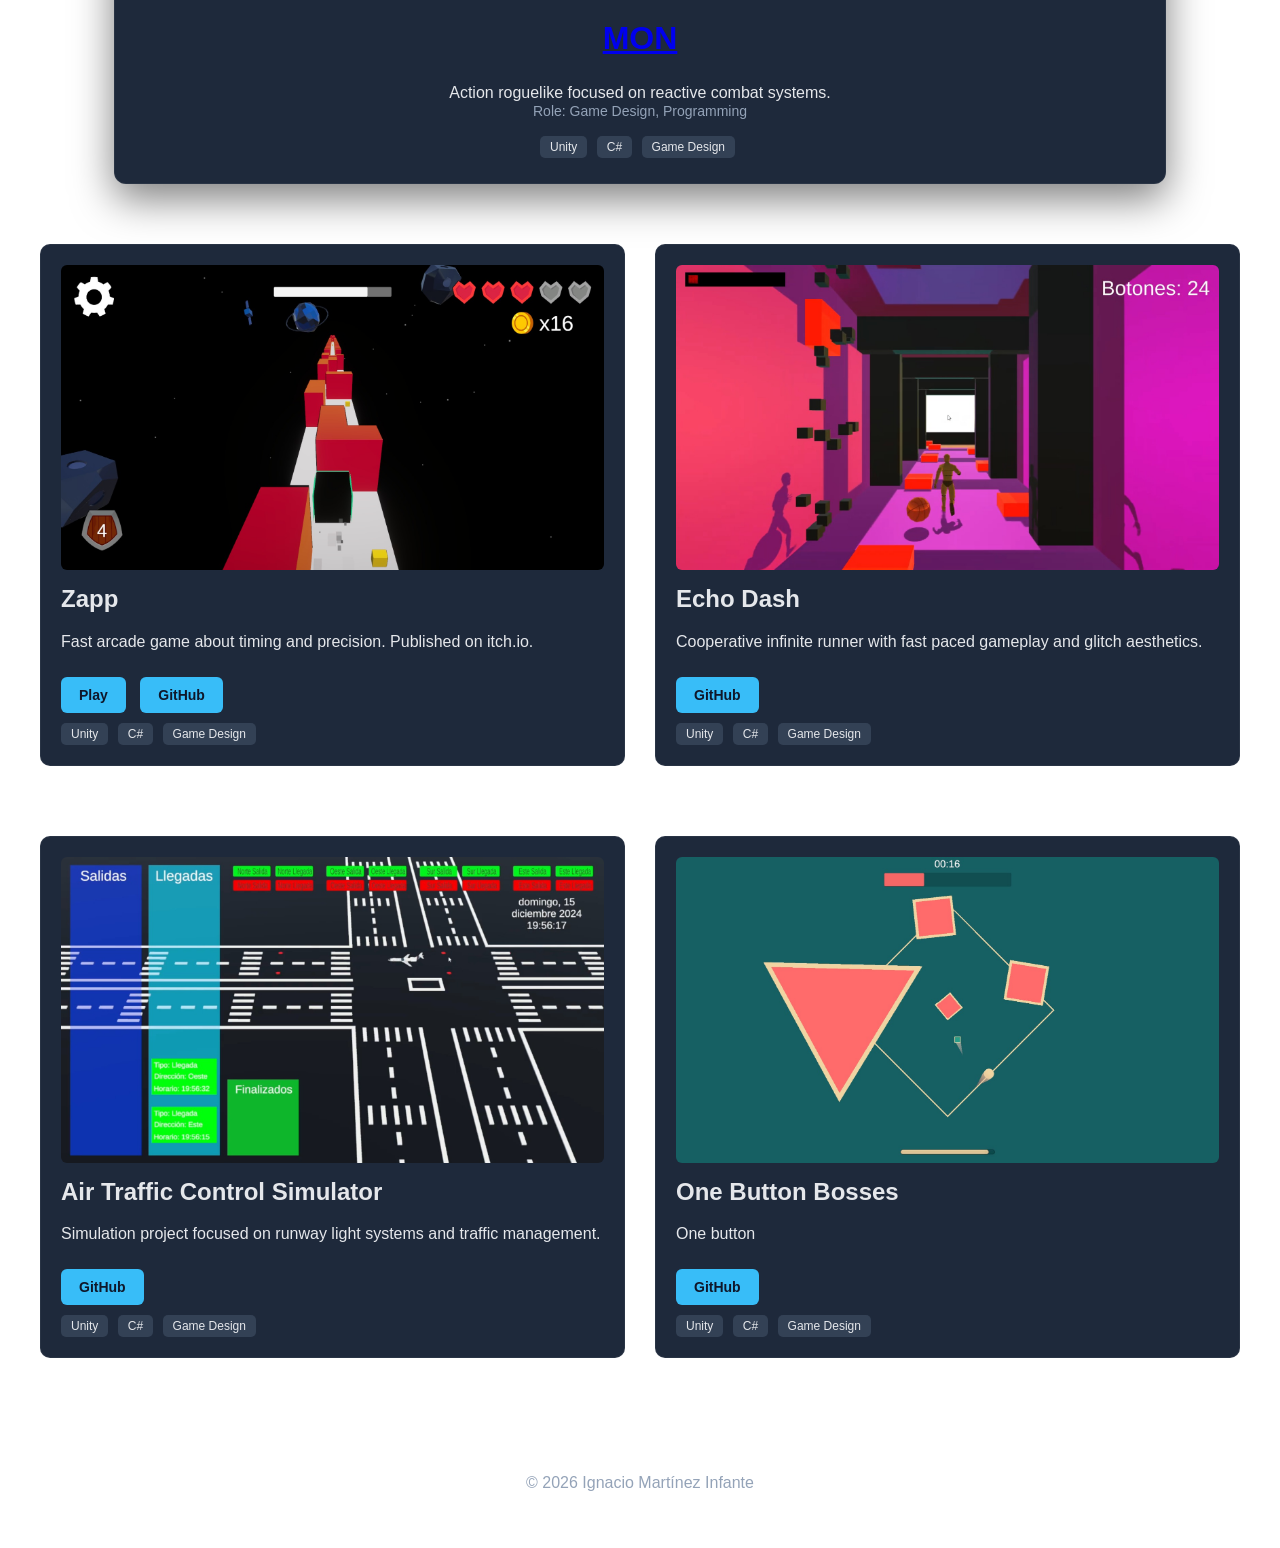
==== commit c3d1b185: "iconos inicio" ====
--- a/index.html
+++ b/index.html
@@ -26,18 +26,34 @@
 
   <div class="profile-container">
 
-    <!-- IZQUIERDA -->
-    <div class="profile-left">
-      <img src="./images/foto perfil.png" alt="Foto de Ignacio">
-
-      <div class="contacto">
-        <span>Contacto</span>
-  <p>📧 ignacio.martinezinfante@gmail.com</p>
-  <p>📱 +54 9 294 416 6167</p>
-  <a href="https://www.linkedin.com/in/ignacio-martinez-infante-5350ba330/" target="_blank">🔗 LinkedIn</a>
-  <a href="https://github.com/IgnacioMartinezInfante" target="_blank">💻 GitHub</a>
-</div>
-    </div>
+  <!-- IZQUIERDA -->
+  <div class="profile-left">
+    <img src="./images/foto perfil.png" class="foto-perfil" alt="Foto de Ignacio">
+
+    <div class="contacto">
+      <span>Contacto</span>
+
+      <p>
+        <img src="./icons/email.png" class="icono">
+        ignacio.martinezinfante@gmail.com
+      </p>
+
+      <p>
+        <img src="./icons/telefono.png" class="icono">
+        +54 9 294 416 6167
+      </p>
+
+      <a href="https://www.linkedin.com/in/ignacio-martinez-infante-5350ba330/" target="_blank">
+        <img src="./icons/linkedin.png" class="icono">
+        LinkedIn
+      </a>
+
+      <a href="https://github.com/IgnacioMartinezInfante" target="_blank">
+        <img src="./icons/github.png" class="icono">
+        GitHub
+      </a>
+    </div>
+  </div>
 
     <!-- DERECHA -->
     <div class="profile-right">
--- a/style.css
+++ b/style.css
@@ -120,13 +120,12 @@
   width: 280px;
 }
 
-.profile-left img {
+.foto-perfil {
   margin-top: -50px;
   width: 280px;
   height: 280px;
   object-fit: cover;
   border-radius: 50%;
-
   border: 3px solid rgba(255,255,255,0.2);
   margin-bottom: 20px;
 }
@@ -151,9 +150,13 @@
 .contacto p,
 .contacto a {
   margin: 0;
-}
-
-.contacto p, a {
+  display: flex;
+  align-items: center;
+  gap: 8px;
+}
+
+.contacto p,
+.contacto a {
   text-decoration: none;
   color: #9ca3af;
   font-size: 15px;
@@ -163,6 +166,13 @@
 .contacto a:hover {
   color: white;
   transform: translateX(5px);
+}
+
+.icono {
+  width: 16px;
+  height: 16px;
+  flex-shrink: 0;
+  filter: brightness(0) invert(1);
 }
 
 /* DERECHA */
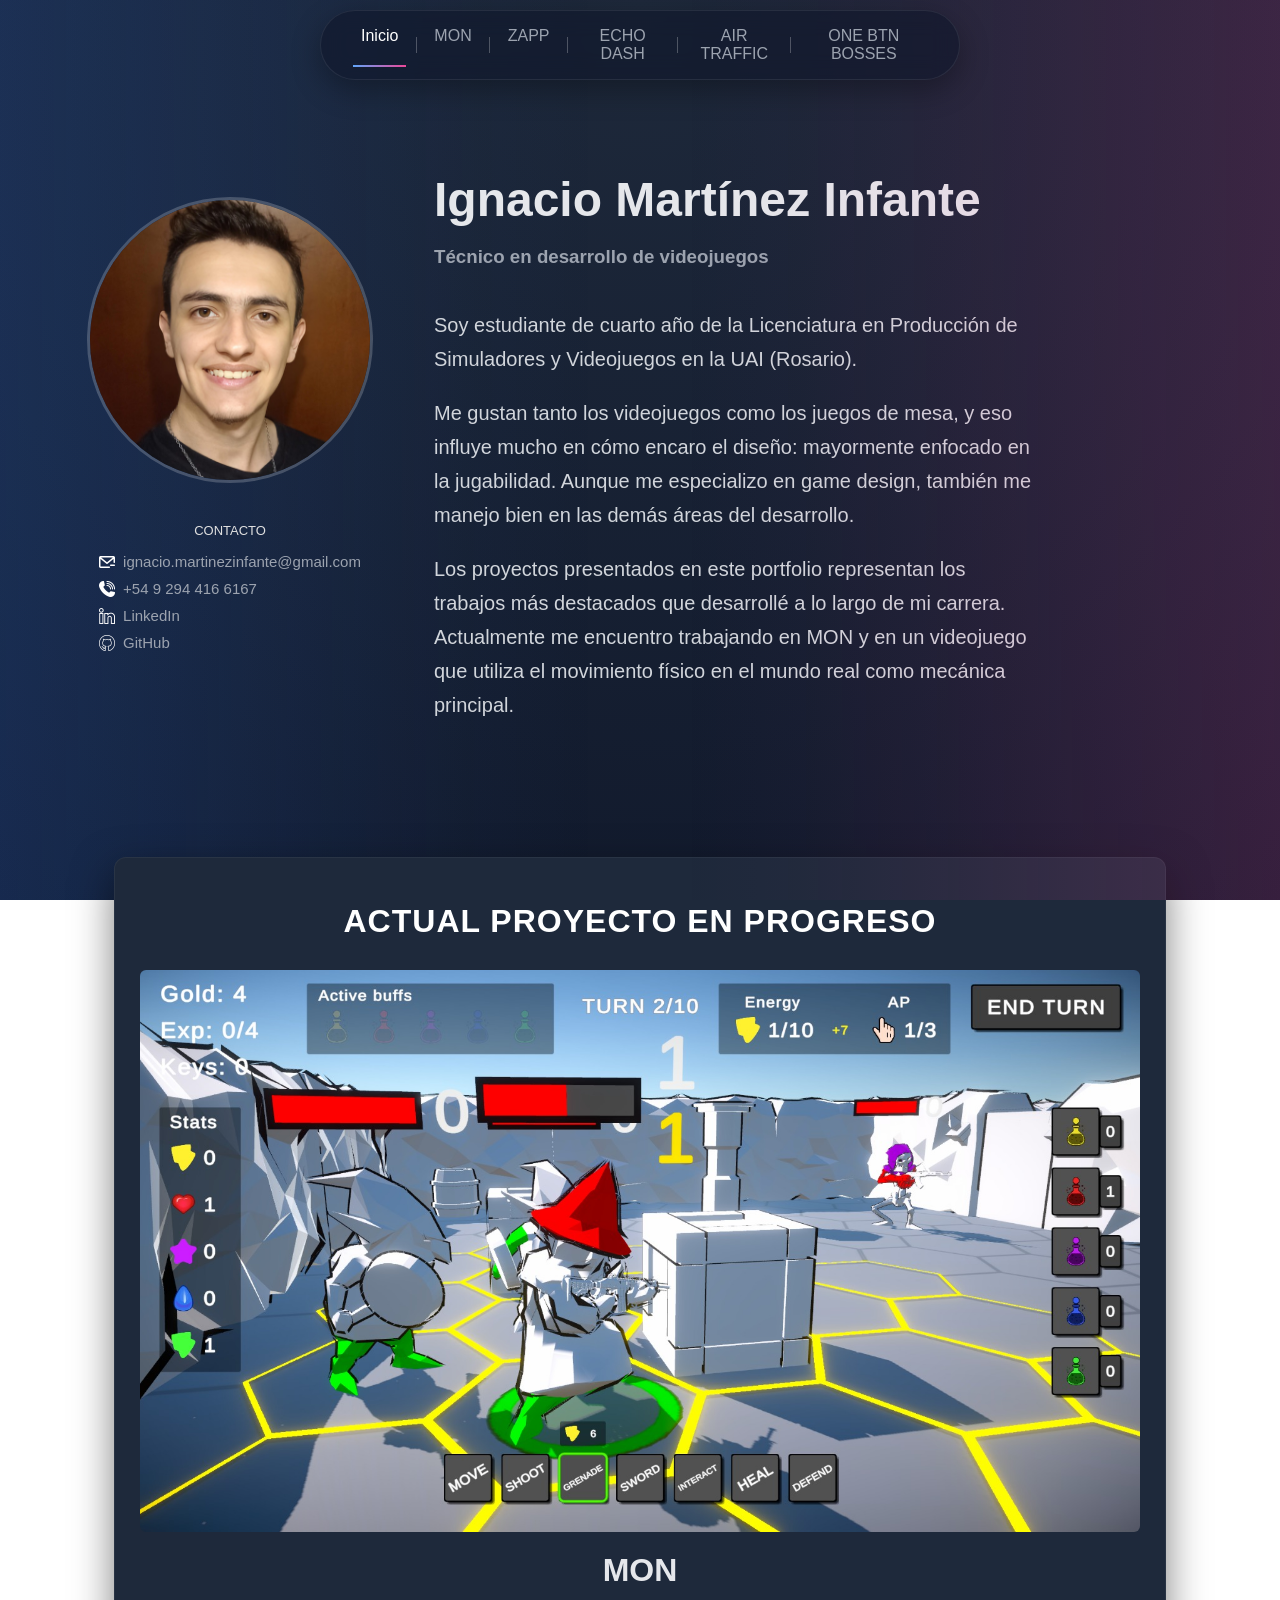
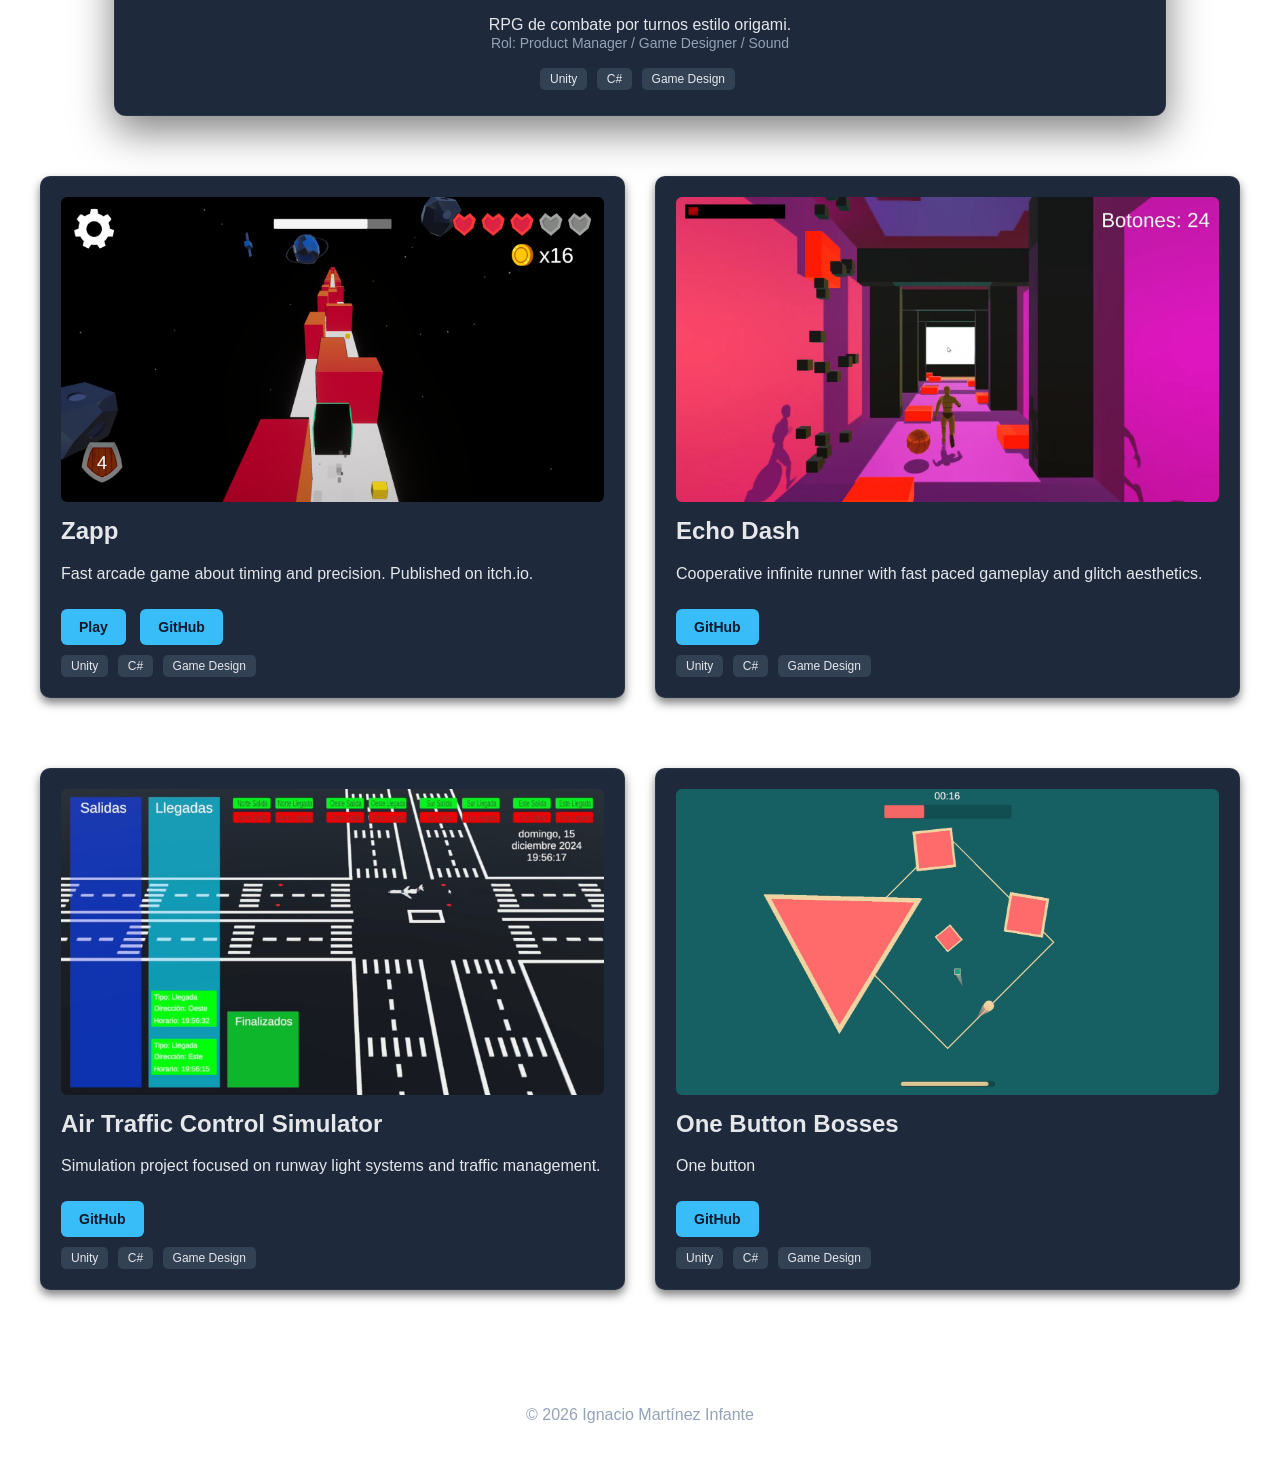
==== commit 9e7b9fcf: "texto inicio y hover visual" ====
--- a/index.html
+++ b/index.html
@@ -62,13 +62,12 @@
 
       <p>
         Soy estudiante de cuarto año de la Licenciatura en Producción de Simuladores y 
-        Videojuegos en la UAI (Rosario), con especialización en game design.
-      </p>
-      <p>
-       Me interesan tanto los videojuegos como los juegos de mesa, lo que influye en mi 
-       enfoque hacia el diseño de experiencias centradas en la jugabilidad. Además, cuento
-       con una formación integral que me permite desempeñarme en distintas áreas del
-       desarrollo.
+        Videojuegos en la UAI (Rosario).
+      </p>
+      <p>
+      Me gustan tanto los videojuegos como los juegos de mesa, y eso influye mucho en 
+      cómo encaro el diseño: mayormente enfocado en la jugabilidad. Aunque me especializo 
+      en game design, también me manejo bien en las demás áreas del desarrollo.
       </p>
       <p>
         Los proyectos presentados en este portfolio representan los trabajos más destacados 
@@ -84,7 +83,7 @@
 <!-- MON -->
 <section class="featured">
 
-  <h2 class="featured-title">Actual project in progress</h2>
+  <h2 class="featured-title">Actual proyecto en progreso</h2>
   <div class="project-video" data-video="p3_F_MoiJwk">
     <img src="./images/mon.jpg.jpeg" alt="MON gameplay">
     <div class="video-overlay">
@@ -92,10 +91,10 @@
     </div>
   </div>
 
-  <h2><a href="mon.html">MON</a></h2>
+  <h2>MON</h2>
   <p>
-Action roguelike focused on reactive combat systems.<br>
-<span class="role">Role: Game Design, Programming</span>
+RPG de combate por turnos estilo origami.<br>
+<span class="role">Rol: Product Manager / Game Designer / Sound</span>
 </p>
 
 <div class="tags">
--- a/style.css
+++ b/style.css
@@ -224,11 +224,12 @@
   border-radius: 10px;
   transition: transform 0.2s, box-shadow 0.2s;
   border: 1px solid rgba(255,255,255,0.05);
+  box-shadow: 0 5px 10px rgba(0,0,0,0.5);
 }
 
 .project:hover {
   transform: translateY(-4px);
-  box-shadow: 0 10px 25px rgba(0,0,0,0.4);
+  box-shadow: 0 20px 40px rgba(0,0,0,0.4);
 }
 
 .project h2 {
@@ -386,6 +387,11 @@
   margin-bottom: 30px;
 }
 
+.featured:hover {
+  transform: translateY(-14px);
+  box-shadow: 20px 60px 100px rgba(0,0,0,0.4);
+}
+
 .featured h2 {
   font-size: 32px;
   margin-top: 20px;
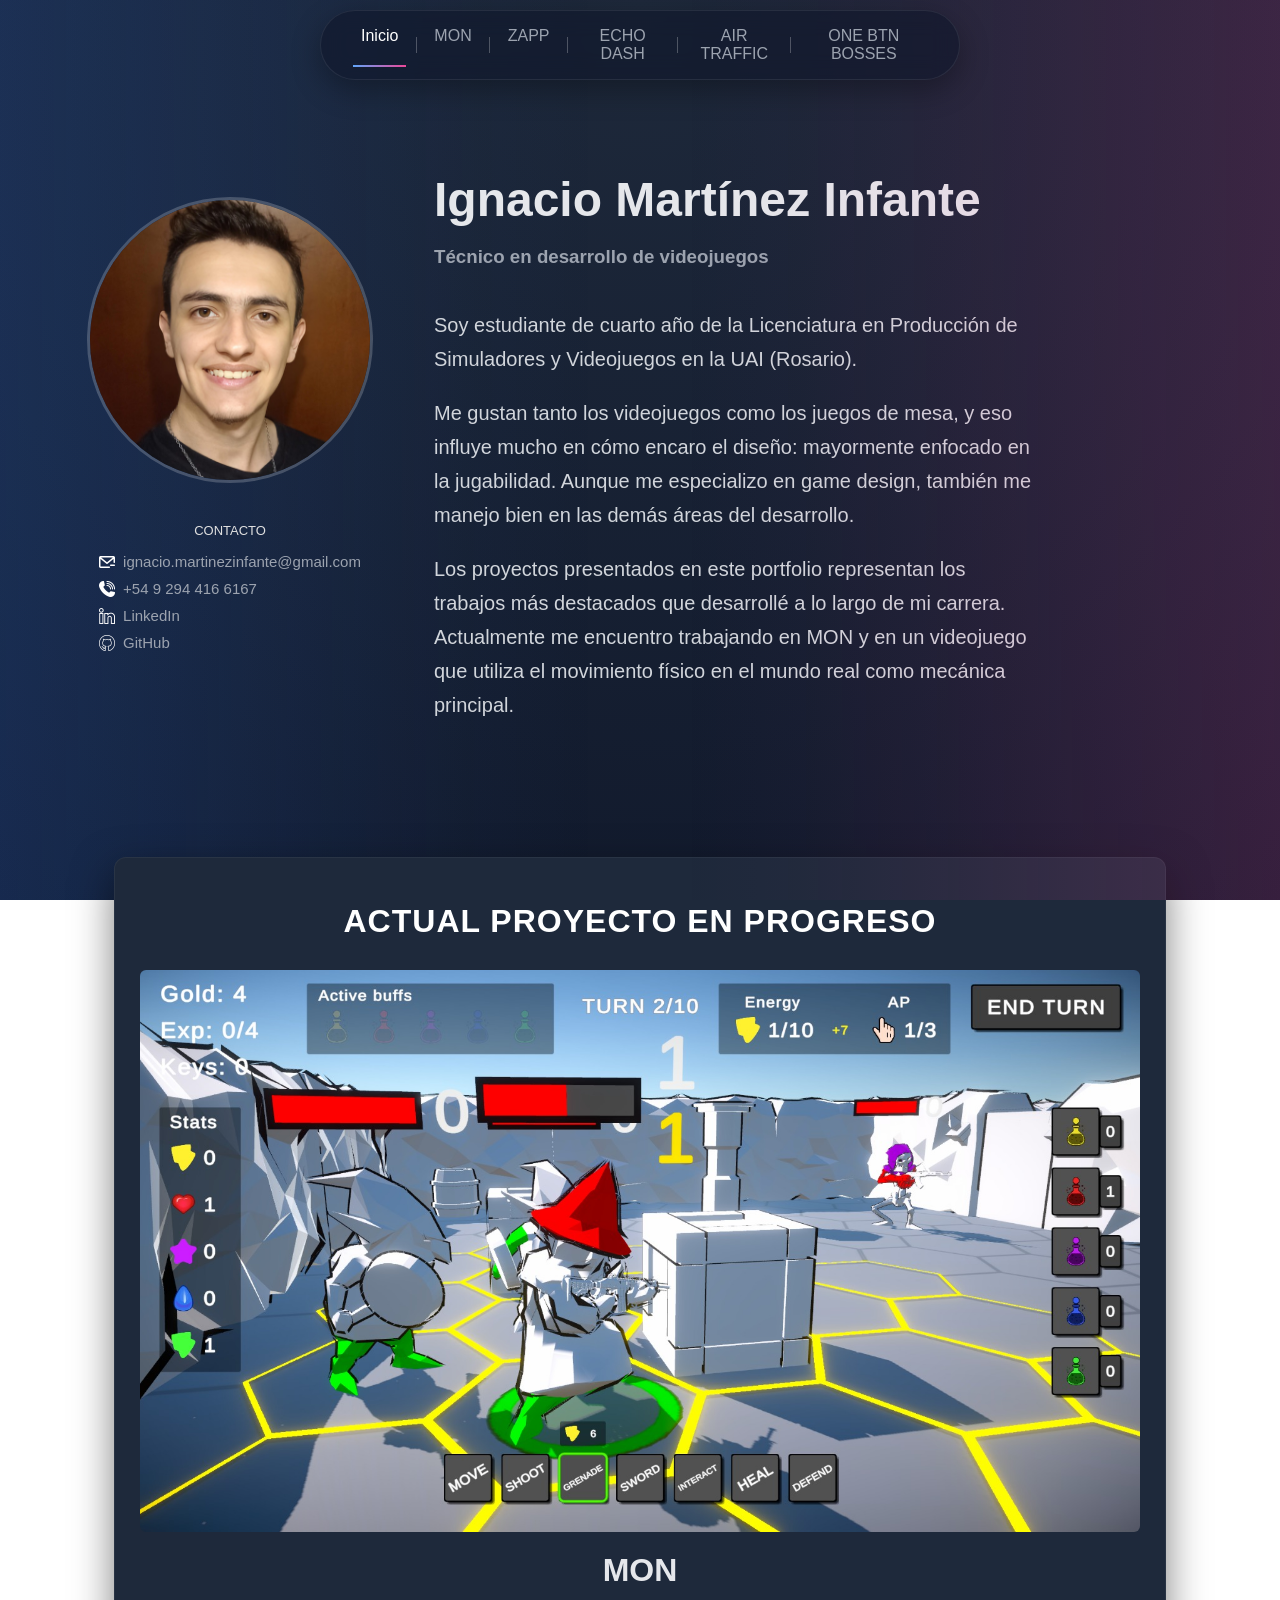
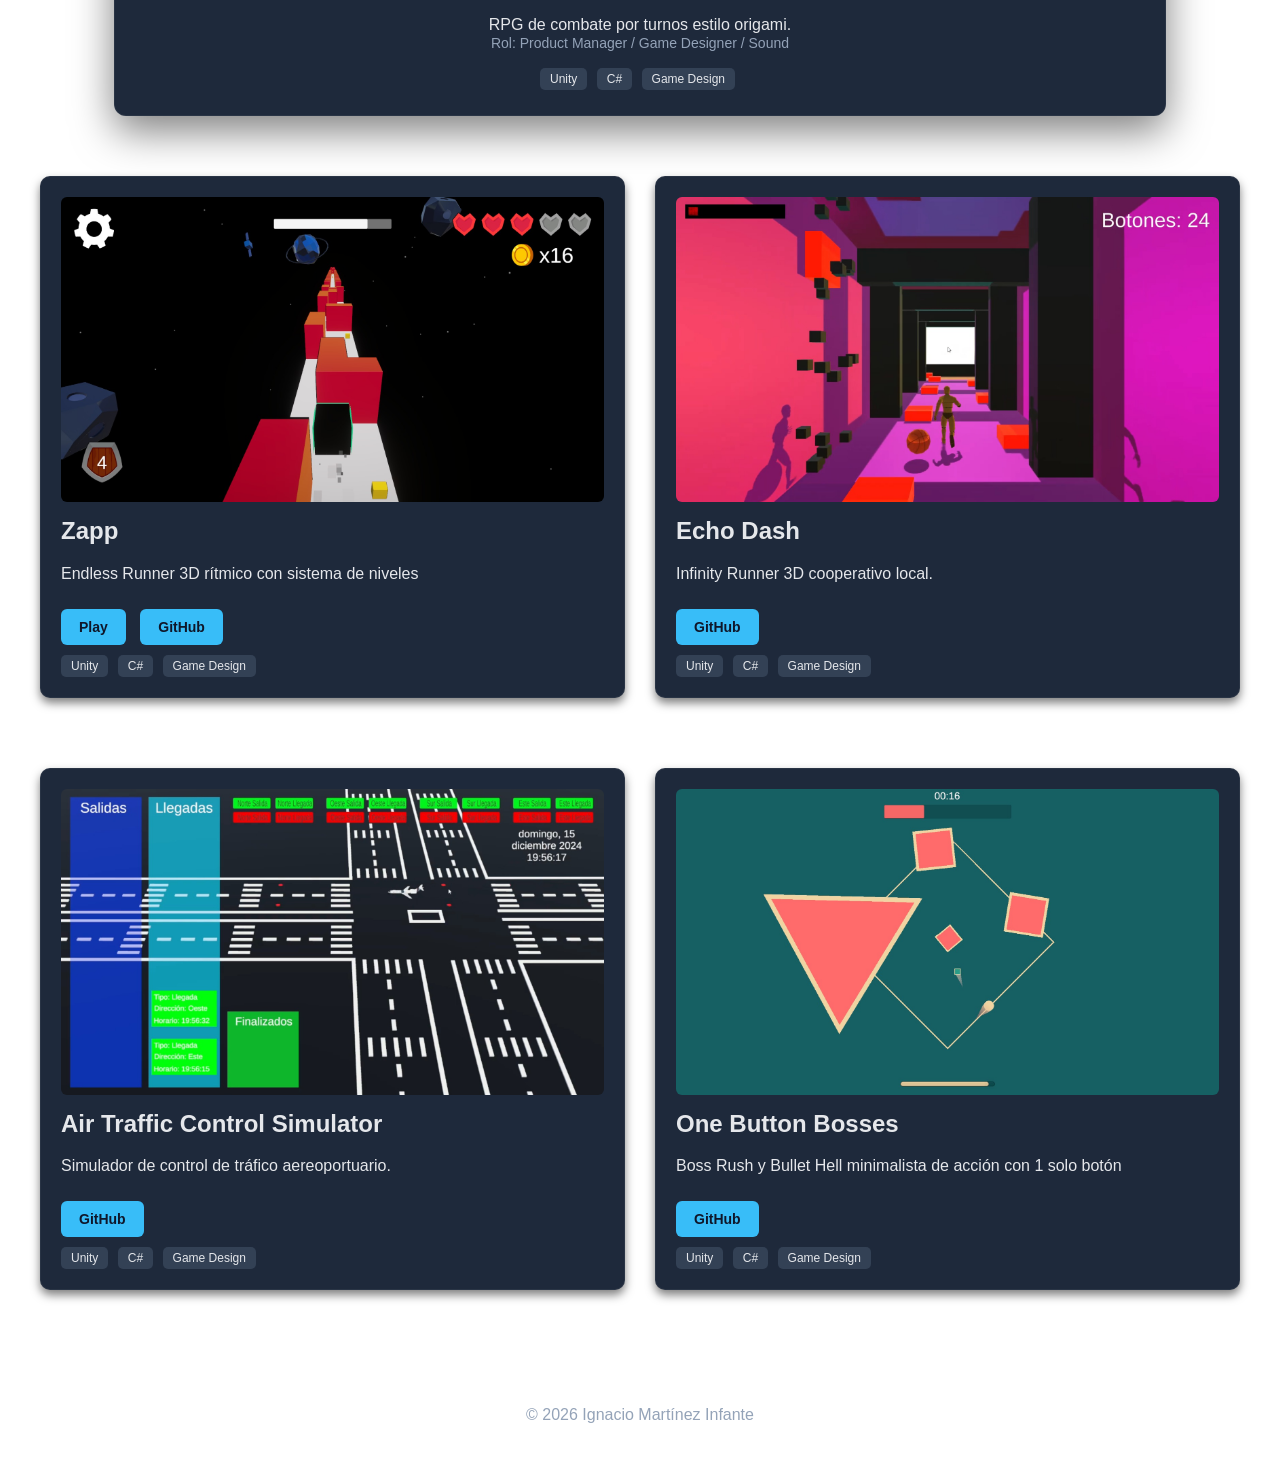
==== commit 468ffa1d: "Página zapp primer parte" ====
--- a/index.html
+++ b/index.html
@@ -6,7 +6,7 @@
   <nav class="nav-right">
     <a href="index.html">Inicio</a>
     <a href="mon.html">MON</a>
-    <a href="">ZAPP</a>
+    <a href="zapp.html">ZAPP</a>
     <a href="">ECHO DASH</a>
     <a href="">AIR TRAFFIC</a>
     <a href="">ONE BTN BOSSES</a>
@@ -118,7 +118,7 @@
     </div>
 
     <h2>Zapp</h2>
-    <p>Fast arcade game about timing and precision. Published on itch.io.</p>
+    <p>Endless Runner 3D rítmico con sistema de niveles</p>
 
     <div class="buttons">
       <a href="https://trickpoint-studio.itch.io/zapp/">Play</a>
@@ -145,7 +145,7 @@
     </div>
 
     <h2>Echo Dash</h2>
-    <p>Cooperative infinite runner with fast paced gameplay and glitch aesthetics.</p>
+    <p>Infinity Runner 3D cooperativo local.</p>
 
     <div class="buttons">
       <a href="https://github.com/">GitHub</a>
@@ -171,7 +171,7 @@
     </div>
 
     <h2>Air Traffic Control Simulator</h2>
-    <p>Simulation project focused on runway light systems and traffic management.</p>
+    <p>Simulador de control de tráfico aereoportuario.</p>
 
     <div class="buttons">
       <a href="https://github.com/">GitHub</a>
@@ -196,7 +196,7 @@
     </div>
 
     <h2>One Button Bosses</h2>
-    <p>One button</p>
+    <p>Boss Rush y Bullet Hell minimalista de acción con 1 solo botón</p>
 
     <div class="buttons">
       <a href="https://github.com/">GitHub</a>
--- a/style.css
+++ b/style.css
@@ -377,6 +377,7 @@
   box-shadow: 0 15px 40px rgba(0,0,0,0.5);
   text-align: center;
   border: 1px solid rgba(255,255,255,0.05);
+  cursor: pointer;
 }
 
 .featured-title {
@@ -746,6 +747,10 @@
   margin-bottom: 50px;
 }
 
+.zapp-logo {
+  width: 550px; /* ajustá a gusto */
+}
+
 .project-info {
   max-width: 600px;
   margin: 120px auto 0 auto; /* centra + espacio arriba */
